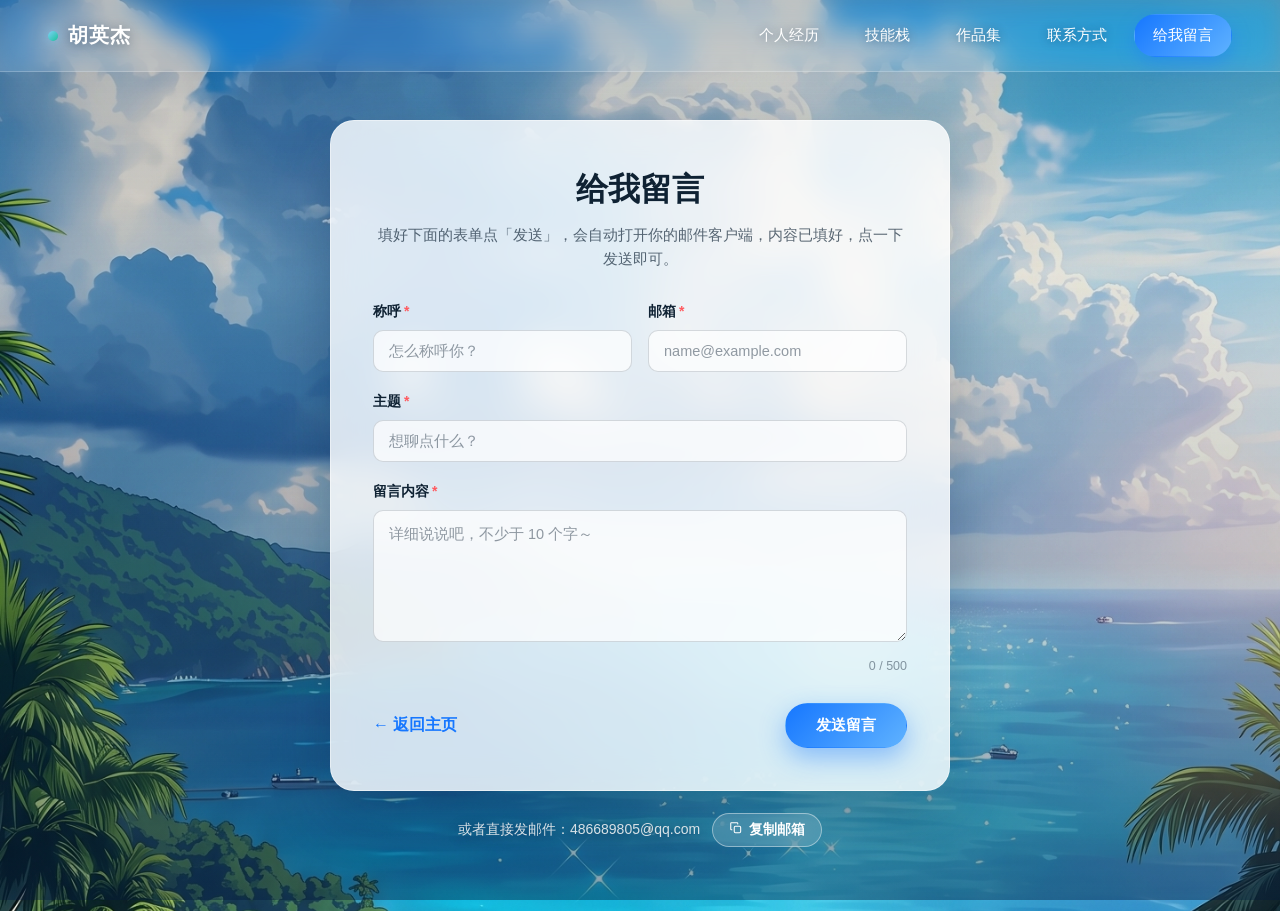
==== email.html @ ceaaa35a "为适应渲染规则，将static文件夹中的页面文件移至根目录下" ====
<!DOCTYPE html>
<html lang="zh">

<head>
    <meta charset="utf-8">
    <meta name="viewport" content="width=device-width, initial-scale=1">
    <title>给我留言 · 胡英杰</title>
    <meta name="description" content="给胡英杰留言，或直接发送邮件联系。">
    <link rel="icon" href="data:,">
    <link rel="stylesheet" href="css/index.css">
</head>

<body>
    <div class="bgOverlay" aria-hidden="true"></div>

    <!-- ============================ 顶部导航 ============================ -->
    <nav class="navigationBar" id="navigationBar">
        <a class="navBrand" href="index.html">胡英杰</a>

        <button class="navToggle" id="navToggle" type="button"
                aria-label="打开导航菜单" aria-expanded="false" aria-controls="navigationUl">
            <span></span><span></span><span></span>
        </button>

        <ul class="navigationUl" id="navigationUl">
            <li class="navigationLi">
                <a class="navigation" href="index.html#experience">个人经历</a>
            </li>
            <li class="navigationLi">
                <a class="navigation" href="index.html#skills">技能栈</a>
            </li>
            <li class="navigationLi">
                <a class="navigation" href="index.html#portfolio">作品集</a>
            </li>
            <li class="navigationLi">
                <a class="navigation" href="index.html#contact">联系方式</a>
            </li>
            <li class="navigationLi">
                <a class="navigation is-active" href="email.html">给我留言</a>
            </li>
        </ul>
    </nav>

    <!-- ============================ 留言表单 ============================ -->
    <main class="pageShell">
        <div class="formCard">
            <header class="formHead">
                <h1>给我留言</h1>
                <p>填好下面的表单点「发送」，会自动打开你的邮件客户端，内容已填好，点一下发送即可。</p>
            </header>

            <!-- 提交结果提示 -->
            <div class="formAlert" id="formAlert" role="status" aria-live="polite"></div>

            <!-- 本页无后端：提交由 js/email.js 拼装 mailto: 链接唤起邮件客户端 -->
            <form id="messageForm" novalidate>
                <div class="fieldRow">
                    <div class="field" id="fieldName">
                        <label for="inputName">称呼<span class="req">*</span></label>
                        <input type="text" id="inputName" name="name" maxlength="30"
                               placeholder="怎么称呼你？" autocomplete="name">
                        <p class="fieldError" id="errorName">请填写你的称呼</p>
                    </div>

                    <div class="field" id="fieldEmail">
                        <label for="inputEmail">邮箱<span class="req">*</span></label>
                        <input type="email" id="inputEmail" name="email" maxlength="80"
                               placeholder="name@example.com" autocomplete="email">
                        <p class="fieldError" id="errorEmail">请填写正确的邮箱地址</p>
                    </div>
                </div>

                <div class="field" id="fieldSubject">
                    <label for="inputSubject">主题<span class="req">*</span></label>
                    <input type="text" id="inputSubject" name="subject" maxlength="60"
                           placeholder="想聊点什么？">
                    <p class="fieldError" id="errorSubject">请填写主题</p>
                </div>

                <div class="field" id="fieldMessage">
                    <label for="inputMessage">留言内容<span class="req">*</span></label>
                    <textarea id="inputMessage" name="message" maxlength="500"
                              placeholder="详细说说吧，不少于 10 个字～"></textarea>
                    <p class="fieldError" id="errorMessage">留言内容不少于 10 个字</p>
                    <p class="charCount" id="charCount">0 / 500</p>
                </div>

                <div class="formFoot">
                    <a class="portfolioLink" href="index.html">← 返回主页</a>
                    <button class="btn btnPrimary" id="submitBtn" type="submit">发送留言</button>
                </div>
            </form>
        </div>

        <!-- 兜底：邮件客户端没弹出时，直接复制邮箱 -->
        <div class="backLinkRow">
            <a class="backLink" href="mailto:486689805@qq.com">或者直接发邮件：486689805@qq.com</a>
            <button class="copyChip" id="copyEmailBtn" type="button">
                <span aria-hidden="true">
                    <svg viewBox="0 0 24 24" fill="none" stroke="currentColor" stroke-width="1.8"
                         stroke-linecap="round" stroke-linejoin="round">
                        <rect x="9" y="9" width="11" height="11" rx="2"/>
                        <path d="M5 15H4a1 1 0 0 1-1-1V4a1 1 0 0 1 1-1h10a1 1 0 0 1 1 1v1"/>
                    </svg>
                </span>
                复制邮箱
            </button>
        </div>
    </main>

    <!-- 全局提示（复制成功等） -->
    <div class="toast" id="toast" role="status" aria-live="polite"></div>

    <!-- 内容数据源（提供收件邮箱等配置） -->
    <script src="js/data.js"></script>
    <script src="js/email.js"></script>
</body>

</html>
---- css/index.css ----
/* ==========================================================================
   个人网站 · 全局样式表
   --------------------------------------------------------------------------
   设计语言：海洋蓝主色 + 青绿点缀 + 玻璃拟态(Glassmorphism)
   版式结构：固定导航条 → Hero(头像) → 个人经历 → 技能栈 → 作品集 → 联系方式 → 页脚
   命名约定：类名使用小驼峰；元素 id 使用「模块-序号-字段」，如 portfolio-1-Title
   ========================================================================== */

/* --------------------------------------------------------------------------
   1. 设计令牌（Design Tokens）
   -------------------------------------------------------------------------- */
:root {
    /* —— 主色调：取自背景海岛图的海洋蓝与天空蓝 —— */
    --c-primary: #1677ff;
    --c-primary-dark: #0b4da2;
    --c-primary-light: #5fb2ff;
    --c-sky: #7fd0f7;
    /* —— 点缀色：取自背景植被与海面高光 —— */
    --c-accent: #18c39b;
    --c-accent-dark: #0e9b7a;
    --c-warn: #ff8a3d;
    --c-danger: #ff5a5f;

    /* —— 文本色 —— */
    --c-text: #0f2233;
    --c-text-soft: rgba(15, 34, 51, 0.68);
    --c-text-mute: rgba(15, 34, 51, 0.45);
    --c-on-image: #ffffff;

    /* —— 玻璃拟态 —— */
    --glass-strong: rgba(255, 255, 255, 0.82);
    --glass-mid: rgba(255, 255, 255, 0.62);
    --glass-weak: rgba(255, 255, 255, 0.14);
    --glass-border: rgba(255, 255, 255, 0.42);
    --glass-border-dark: rgba(255, 255, 255, 0.22);
    --blur: 14px;

    /* —— 尺寸与圆角 —— */
    --nav-h: 72px;
    --radius-sm: 10px;
    --radius: 16px;
    --radius-lg: 24px;
    --radius-pill: 999px;
    --maxw: 1080px;

    /* —— 阴影 —— */
    --shadow-sm: 0 4px 16px rgba(8, 32, 64, 0.10);
    --shadow: 0 10px 34px rgba(8, 32, 64, 0.16);
    --shadow-lg: 0 22px 60px rgba(8, 32, 64, 0.24);

    /* —— 动效 —— */
    --ease: cubic-bezier(0.22, 0.61, 0.36, 1);
    --dur: 0.32s;

    /* —— 兼容旧变量名 —— */
    --navigationDivHeight: var(--nav-h);
}

/* --------------------------------------------------------------------------
   2. 基础重置
   -------------------------------------------------------------------------- */
* {
    margin: 0;
    padding: 0;
    box-sizing: border-box;
}

html {
    scroll-behavior: smooth;
    scroll-padding-top: calc(var(--nav-h) + 16px);
}

body {
    min-height: 100vh;
    font-family: -apple-system, BlinkMacSystemFont, "SF Pro Display", "Segoe UI",
        Roboto, "PingFang SC", "Hiragino Sans GB", "Microsoft YaHei", sans-serif;
    color: var(--c-text);
    line-height: 1.65;
    -webkit-font-smoothing: antialiased;

    /* 全屏背景图（海岛蓝天），固定不随滚动移动 */
    background-image: url("../src/index.jpg");
    background-repeat: no-repeat;
    background-size: cover;
    background-position: center;
    background-attachment: fixed;
    background-color: #0a3d91;
}

/* 背景压暗遮罩：保证上层文字与玻璃卡片始终可读 */
.bgOverlay {
    position: fixed;
    inset: 0;
    z-index: -1;
    pointer-events: none;
    background:
        linear-gradient(180deg,
            rgba(4, 26, 58, 0.28) 0%,
            rgba(4, 26, 58, 0.10) 30%,
            rgba(4, 26, 58, 0.22) 70%,
            rgba(4, 26, 58, 0.42) 100%);
}

img {
    display: block;
    max-width: 100%;
}

a {
    color: inherit;
}

::selection {
    background: var(--c-primary);
    color: #fff;
}

/* 自定义滚动条 */
::-webkit-scrollbar {
    width: 10px;
}

::-webkit-scrollbar-track {
    background: rgba(4, 26, 58, 0.30);
}

::-webkit-scrollbar-thumb {
    background: rgba(255, 255, 255, 0.32);
    border-radius: var(--radius-pill);
    border: 2px solid transparent;
    background-clip: padding-box;
}

::-webkit-scrollbar-thumb:hover {
    background: rgba(255, 255, 255, 0.55);
    background-clip: padding-box;
}

/* --------------------------------------------------------------------------
   3. 顶部导航条
   -------------------------------------------------------------------------- */
.navigationBar {
    position: fixed;
    top: 0;
    left: 0;
    right: 0;
    z-index: 100;
    display: flex;
    align-items: center;
    gap: 16px;
    height: var(--nav-h);
    padding: 0 clamp(16px, 4vw, 48px);

    background: rgba(255, 255, 255, 0.10);
    backdrop-filter: blur(var(--blur)) saturate(150%);
    -webkit-backdrop-filter: blur(var(--blur)) saturate(150%);
    border-bottom: 1px solid var(--glass-border-dark);
    transition: background var(--dur) var(--ease), box-shadow var(--dur) var(--ease);
}

/* 页面滚动后导航条加重，增强层次 */
.navigationBar.is-scrolled {
    background: rgba(255, 255, 255, 0.78);
    box-shadow: var(--shadow-sm);
}

.navBrand {
    display: flex;
    align-items: center;
    gap: 10px;
    font-size: 20px;
    font-weight: 700;
    letter-spacing: 0.04em;
    color: var(--c-on-image);
    text-decoration: none;
    text-shadow: 0 2px 12px rgba(4, 26, 58, 0.45);
    transition: color var(--dur) var(--ease), text-shadow var(--dur) var(--ease);
    white-space: nowrap;
}

.navBrand::before {
    content: "";
    width: 10px;
    height: 10px;
    border-radius: 50%;
    background: linear-gradient(135deg, var(--c-sky), var(--c-accent));
    box-shadow: 0 0 12px rgba(127, 208, 247, 0.85);
}

.navigationBar.is-scrolled .navBrand {
    color: var(--c-text);
    text-shadow: none;
}

.navigationUl {
    display: flex;
    align-items: center;
    gap: 8px;
    list-style: none;
    margin-left: auto;
}

.navigationLi {
    display: flex;
}

a.navigation {
    position: relative;
    display: inline-flex;
    align-items: center;
    justify-content: center;
    padding: 8px 18px;
    border-radius: var(--radius-pill);

    font-size: 15px;
    font-weight: 500;
    color: var(--c-on-image);
    text-decoration: none;
    text-shadow: 0 1px 10px rgba(4, 26, 58, 0.45);

    border: 1px solid transparent;
    transition: background var(--dur) var(--ease), color var(--dur) var(--ease),
        border-color var(--dur) var(--ease), transform var(--dur) var(--ease),
        text-shadow var(--dur) var(--ease);
}

.navigationBar.is-scrolled a.navigation {
    color: var(--c-text-soft);
    text-shadow: none;
}

a.navigation:hover {
    background: var(--glass-weak);
    border-color: var(--glass-border);
    transform: translateY(-1px);
}

/* 当前所在区块高亮 */
a.navigation.is-active {
    background: linear-gradient(135deg, var(--c-primary), var(--c-primary-light));
    color: #fff !important;
    text-shadow: none;
    box-shadow: 0 6px 18px rgba(22, 119, 255, 0.40);
}

/* 移动端汉堡按钮（默认隐藏） */
.navToggle {
    display: none;
    flex-direction: column;
    justify-content: center;
    gap: 5px;
    width: 42px;
    height: 42px;
    margin-left: auto;
    padding: 0 10px;
    border: 1px solid var(--glass-border);
    border-radius: var(--radius-sm);
    background: var(--glass-weak);
    backdrop-filter: blur(8px);
    cursor: pointer;
}

.navToggle span {
    display: block;
    height: 2px;
    border-radius: 2px;
    background: var(--c-on-image);
    transition: transform var(--dur) var(--ease), opacity var(--dur) var(--ease);
}

.navigationBar.is-scrolled .navToggle span {
    background: var(--c-text);
}

.navToggle[aria-expanded="true"] span:nth-child(1) {
    transform: translateY(7px) rotate(45deg);
}

.navToggle[aria-expanded="true"] span:nth-child(2) {
    opacity: 0;
}

.navToggle[aria-expanded="true"] span:nth-child(3) {
    transform: translateY(-7px) rotate(-45deg);
}

/* --------------------------------------------------------------------------
   4. 通用布局容器与区块标题
   -------------------------------------------------------------------------- */
.container {
    width: 100%;
    max-width: var(--maxw);
    margin: 0 auto;
    padding: 0 clamp(16px, 4vw, 32px);
}

.section {
    padding: clamp(48px, 8vw, 88px) 0;
}

.sectionHead {
    text-align: center;
    margin-bottom: clamp(28px, 5vw, 48px);
}

.sectionKicker {
    display: inline-block;
    padding: 4px 14px;
    margin-bottom: 12px;
    border-radius: var(--radius-pill);
    font-size: 13px;
    font-weight: 600;
    letter-spacing: 0.12em;
    text-transform: uppercase;
    color: #fff;
    background: linear-gradient(135deg, var(--c-primary), var(--c-accent));
    box-shadow: 0 6px 18px rgba(22, 119, 255, 0.35);
}

.sectionTitle {
    font-size: clamp(26px, 4vw, 38px);
    font-weight: 800;
    color: var(--c-on-image);
    text-shadow: 0 3px 20px rgba(4, 26, 58, 0.50);
    letter-spacing: 0.01em;
}

.sectionSubtitle {
    margin-top: 10px;
    font-size: 15px;
    color: rgba(255, 255, 255, 0.88);
    text-shadow: 0 2px 12px rgba(4, 26, 58, 0.45);
}

/* 玻璃卡片基础样式 */
.glassCard {
    background: var(--glass-strong);
    backdrop-filter: blur(var(--blur)) saturate(140%);
    -webkit-backdrop-filter: blur(var(--blur)) saturate(140%);
    border: 1px solid var(--glass-border);
    border-radius: var(--radius-lg);
    box-shadow: var(--shadow);
}

/* --------------------------------------------------------------------------
   5. Hero 区（头像 + 简介）
   -------------------------------------------------------------------------- */
.hero {
    min-height: 100vh;
    display: flex;
    flex-direction: column;
    align-items: center;
    justify-content: center;
    text-align: center;
    padding: calc(var(--nav-h) + 40px) clamp(16px, 4vw, 32px) 60px;
}

.profilePhotoDiv {
    display: grid;
    place-items: center;
    margin-bottom: 26px;
}

.profilePhotoImg {
    width: 200px;
    height: 200px;
    border-radius: 50%;
    object-fit: cover;
    border: 4px solid rgba(255, 255, 255, 0.85);
    box-shadow: 0 18px 48px rgba(4, 26, 58, 0.42), 0 0 0 10px rgba(255, 255, 255, 0.12);
    animation: floaty 6s ease-in-out infinite;
}

@keyframes floaty {
    0%, 100% { transform: translateY(0); }
    50% { transform: translateY(-10px); }
}

.heroName {
    font-size: clamp(34px, 6vw, 56px);
    font-weight: 800;
    letter-spacing: 0.02em;
    color: var(--c-on-image);
    text-shadow: 0 4px 28px rgba(4, 26, 58, 0.55);
}

.heroRole {
    min-height: 1.6em;
    margin-top: 6px;
    font-size: clamp(16px, 2.4vw, 21px);
    font-weight: 600;
    color: var(--c-sky);
    text-shadow: 0 2px 16px rgba(4, 26, 58, 0.55);
}

/* 打字机光标 */
.heroRole .caret {
    display: inline-block;
    width: 2px;
    height: 1em;
    margin-left: 3px;
    vertical-align: -0.12em;
    background: var(--c-accent);
    animation: blink 1s step-end infinite;
}

@keyframes blink {
    50% { opacity: 0; }
}

.heroDesc {
    max-width: 620px;
    margin-top: 16px;
    font-size: 16px;
    color: rgba(255, 255, 255, 0.92);
    text-shadow: 0 2px 14px rgba(4, 26, 58, 0.50);
}

.heroActions {
    display: flex;
    flex-wrap: wrap;
    gap: 14px;
    justify-content: center;
    margin-top: 28px;
}

/* 按钮体系 */
.btn {
    display: inline-flex;
    align-items: center;
    gap: 8px;
    padding: 12px 26px;
    border: 1px solid transparent;
    border-radius: var(--radius-pill);
    font-size: 15px;
    font-weight: 600;
    font-family: inherit;
    text-decoration: none;
    cursor: pointer;
    transition: transform var(--dur) var(--ease), box-shadow var(--dur) var(--ease),
        background var(--dur) var(--ease), color var(--dur) var(--ease);
}

.btn:active {
    transform: scale(0.97);
}

.btnPrimary {
    background: linear-gradient(135deg, var(--c-primary), var(--c-primary-light));
    color: #fff;
    box-shadow: 0 10px 26px rgba(22, 119, 255, 0.42);
}

.btnPrimary:hover {
    transform: translateY(-2px);
    box-shadow: 0 16px 34px rgba(22, 119, 255, 0.55);
}

.btnGhost {
    background: var(--glass-weak);
    border-color: var(--glass-border);
    color: #fff;
    backdrop-filter: blur(10px);
}

.btnGhost:hover {
    background: rgba(255, 255, 255, 0.26);
    transform: translateY(-2px);
}

/* 社交/联系条 */
.personalContact {
    display: flex;
    flex-wrap: wrap;
    gap: 12px;
    justify-content: center;
    margin-top: 34px;
}

.personalContact a {
    display: inline-flex;
    align-items: center;
    gap: 8px;
    padding: 8px 18px;
    border-radius: var(--radius-pill);
    font-size: 14px;
    color: #fff;
    text-decoration: none;
    background: var(--glass-weak);
    border: 1px solid var(--glass-border);
    backdrop-filter: blur(10px);
    transition: background var(--dur) var(--ease), transform var(--dur) var(--ease);
}

.personalContact a:hover {
    background: rgba(255, 255, 255, 0.26);
    transform: translateY(-2px);
}

/* 向下滚动提示 */
.scrollHint {
    position: absolute;
    bottom: 26px;
    left: 50%;
    transform: translateX(-50%);
    width: 26px;
    height: 42px;
    border: 2px solid rgba(255, 255, 255, 0.55);
    border-radius: var(--radius-pill);
    cursor: pointer;
    background: transparent;
}

.scrollHint::after {
    content: "";
    position: absolute;
    top: 8px;
    left: 50%;
    width: 4px;
    height: 8px;
    margin-left: -2px;
    border-radius: 2px;
    background: rgba(255, 255, 255, 0.85);
    animation: scrollDot 1.8s var(--ease) infinite;
}

@keyframes scrollDot {
    0% { transform: translateY(0); opacity: 0; }
    35% { opacity: 1; }
    100% { transform: translateY(16px); opacity: 0; }
}

.hero {
    position: relative;
}

/* --------------------------------------------------------------------------
   6. 个人经历 · 时间轴
   -------------------------------------------------------------------------- */
.timeline {
    position: relative;
    max-width: 780px;
    margin: 0 auto;
    padding-left: 34px;
}

.timeline::before {
    content: "";
    position: absolute;
    top: 6px;
    bottom: 6px;
    left: 9px;
    width: 2px;
    background: linear-gradient(180deg,
        rgba(255, 255, 255, 0.75),
        rgba(255, 255, 255, 0.18));
    border-radius: 2px;
}

.timelineItem {
    position: relative;
    padding: 20px 22px;
    margin-bottom: 20px;
    background: var(--glass-strong);
    backdrop-filter: blur(var(--blur)) saturate(140%);
    -webkit-backdrop-filter: blur(var(--blur)) saturate(140%);
    border: 1px solid var(--glass-border);
    border-radius: var(--radius);
    box-shadow: var(--shadow-sm);
    transition: transform var(--dur) var(--ease), box-shadow var(--dur) var(--ease);
}

.timelineItem:hover {
    transform: translateX(6px);
    box-shadow: var(--shadow);
}

.timelineItem::before {
    content: "";
    position: absolute;
    top: 26px;
    left: -33px;
    width: 14px;
    height: 14px;
    border-radius: 50%;
    background: var(--c-primary);
    border: 3px solid rgba(255, 255, 255, 0.9);
    box-shadow: 0 0 0 4px rgba(22, 119, 255, 0.20);
}

.timelineDate {
    display: inline-block;
    font-size: 12.5px;
    font-weight: 700;
    letter-spacing: 0.06em;
    color: var(--c-primary);
    background: rgba(22, 119, 255, 0.12);
    padding: 3px 12px;
    border-radius: var(--radius-pill);
}

.timelineRole {
    margin-top: 10px;
    font-size: 18px;
    font-weight: 700;
    color: var(--c-text);
}

.timelineOrg {
    font-size: 14px;
    font-weight: 600;
    color: var(--c-accent-dark);
}

.timelineDesc {
    margin-top: 8px;
    font-size: 14.5px;
    color: var(--c-text-soft);
}

/* --------------------------------------------------------------------------
   7. 技能栈
   -------------------------------------------------------------------------- */
.skillGroups {
    display: grid;
    grid-template-columns: repeat(auto-fit, minmax(240px, 1fr));
    gap: 20px;
}

.skillCard {
    padding: 24px;
    background: var(--glass-strong);
    backdrop-filter: blur(var(--blur)) saturate(140%);
    -webkit-backdrop-filter: blur(var(--blur)) saturate(140%);
    border: 1px solid var(--glass-border);
    border-radius: var(--radius);
    box-shadow: var(--shadow-sm);
    transition: transform var(--dur) var(--ease), box-shadow var(--dur) var(--ease);
}

.skillCard:hover {
    transform: translateY(-6px);
    box-shadow: var(--shadow-lg);
}

.skillCardHead {
    display: flex;
    align-items: center;
    gap: 10px;
    margin-bottom: 16px;
    font-size: 16px;
    font-weight: 700;
    color: var(--c-text);
}

.skillIcon {
    display: grid;
    place-items: center;
    width: 34px;
    height: 34px;
    border-radius: var(--radius-sm);
    font-size: 17px;
    background: linear-gradient(135deg, var(--c-primary), var(--c-sky));
    color: #fff;
    box-shadow: 0 6px 16px rgba(22, 119, 255, 0.32);
}

.skillBar {
    margin-bottom: 14px;
}

.skillBar:last-child {
    margin-bottom: 0;
}

.skillBarTop {
    display: flex;
    justify-content: space-between;
    font-size: 13.5px;
    color: var(--c-text-soft);
    margin-bottom: 6px;
}

.skillTrack {
    height: 8px;
    border-radius: var(--radius-pill);
    background: rgba(15, 34, 51, 0.10);
    overflow: hidden;
}

.skillFill {
    height: 100%;
    width: 0;
    border-radius: var(--radius-pill);
    background: linear-gradient(90deg, var(--c-primary), var(--c-accent));
    transition: width 1.1s var(--ease);
}

/* --------------------------------------------------------------------------
   8. 作品集
   -------------------------------------------------------------------------- */
.portfolioParentDiv {
    display: grid;
    grid-template-columns: repeat(auto-fill, minmax(320px, 1fr));
    gap: 22px;
}

.portfolioSubDiv {
    position: relative;
    display: flex;
    flex-direction: column;
    padding: 26px;
    overflow: hidden;
    background: var(--glass-strong);
    backdrop-filter: blur(var(--blur)) saturate(140%);
    -webkit-backdrop-filter: blur(var(--blur)) saturate(140%);
    border: 1px solid var(--glass-border);
    border-radius: var(--radius-lg);
    box-shadow: var(--shadow-sm);
    transition: transform var(--dur) var(--ease), box-shadow var(--dur) var(--ease);
}

/* 顶部渐变高光条 */
.portfolioSubDiv::before {
    content: "";
    position: absolute;
    top: 0;
    left: 0;
    right: 0;
    height: 4px;
    background: linear-gradient(90deg, var(--c-primary), var(--c-sky), var(--c-accent));
    opacity: 0;
    transition: opacity var(--dur) var(--ease);
}

.portfolioSubDiv:hover {
    transform: translateY(-8px);
    box-shadow: var(--shadow-lg);
}

.portfolioSubDiv:hover::before {
    opacity: 1;
}

.portfolioTitle {
    font-size: 19px;
    font-weight: 700;
    line-height: 1.4;
}

.portfolioTitle a {
    color: var(--c-text);
    text-decoration: none;
    transition: color var(--dur) var(--ease);
}

.portfolioTitle a:hover {
    color: var(--c-primary);
}

.portfolioTechStack {
    display: flex;
    flex-wrap: wrap;
    gap: 7px;
    margin-top: 14px;
    font-size: 12.5px;
    font-weight: 600;
    color: var(--c-primary);
}

.portfolioTechStack span {
    padding: 3px 11px;
    border-radius: var(--radius-pill);
    background: rgba(22, 119, 255, 0.10);
    border: 1px solid rgba(22, 119, 255, 0.18);
}

.portfolioOverView {
    flex: 1;
    margin-top: 14px;
    font-size: 14.5px;
    color: var(--c-text-soft);
}

.portfolioMeta {
    display: flex;
    align-items: center;
    justify-content: space-between;
    gap: 12px;
    margin-top: 20px;
    padding-top: 16px;
    border-top: 1px solid rgba(15, 34, 51, 0.10);
    font-size: 13px;
    color: var(--c-text-mute);
}

.portfolioLink {
    display: inline-flex;
    align-items: center;
    gap: 6px;
    font-weight: 600;
    color: var(--c-primary);
    text-decoration: none;
    transition: gap var(--dur) var(--ease);
}

.portfolioLink:hover {
    gap: 10px;
}

/* 筛选标签 */
.filterBar {
    display: flex;
    flex-wrap: wrap;
    gap: 10px;
    justify-content: center;
    margin-bottom: 30px;
}

.filterChip {
    padding: 7px 18px;
    font-size: 14px;
    font-weight: 600;
    font-family: inherit;
    color: #fff;
    cursor: pointer;
    border: 1px solid var(--glass-border);
    border-radius: var(--radius-pill);
    background: var(--glass-weak);
    backdrop-filter: blur(10px);
    transition: background var(--dur) var(--ease), transform var(--dur) var(--ease);
}

.filterChip:hover {
    background: rgba(255, 255, 255, 0.26);
    transform: translateY(-2px);
}

.filterChip.is-active {
    background: linear-gradient(135deg, var(--c-primary), var(--c-primary-light));
    border-color: transparent;
    box-shadow: 0 8px 22px rgba(22, 119, 255, 0.42);
}

/* 空状态 / 加载骨架 */
.stateBox {
    grid-column: 1 / -1;
    padding: 56px 20px;
    text-align: center;
    color: var(--c-text-soft);
    background: var(--glass-mid);
    border: 1px dashed var(--glass-border);
    border-radius: var(--radius-lg);
    backdrop-filter: blur(8px);
}

.skeletonCard {
    height: 220px;
    border-radius: var(--radius-lg);
    background: linear-gradient(100deg,
        rgba(255, 255, 255, 0.55) 30%,
        rgba(255, 255, 255, 0.85) 50%,
        rgba(255, 255, 255, 0.55) 70%);
    background-size: 220% 100%;
    animation: shimmer 1.4s linear infinite;
}

@keyframes shimmer {
    from { background-position: 180% 0; }
    to { background-position: -60% 0; }
}

/* --------------------------------------------------------------------------
   9. 联系方式区
   -------------------------------------------------------------------------- */
.contactGrid {
    display: grid;
    grid-template-columns: repeat(auto-fit, minmax(220px, 1fr));
    gap: 18px;
    max-width: 860px;
    margin: 0 auto;
}

.contactCard {
    position: relative;
    display: flex;
    background: var(--glass-strong);
    backdrop-filter: blur(var(--blur)) saturate(140%);
    -webkit-backdrop-filter: blur(var(--blur)) saturate(140%);
    border: 1px solid var(--glass-border);
    border-radius: var(--radius);
    box-shadow: var(--shadow-sm);
    transition: transform var(--dur) var(--ease), box-shadow var(--dur) var(--ease);
}

/* 卡片内层链接：负责跳转并撑满整卡 */
.contactCardMain {
    display: flex;
    flex-direction: column;
    align-items: center;
    gap: 10px;
    width: 100%;
    padding: 28px 20px;
    text-align: center;
    text-decoration: none;
    color: var(--c-text);
    border-radius: inherit;
}

.contactCard:hover {
    transform: translateY(-6px);
    box-shadow: var(--shadow-lg);
}

/* 右上角「复制」按钮：默认淡出，悬停卡片时出现 */
.contactCopy {
    position: absolute;
    top: 10px;
    right: 10px;
    display: grid;
    place-items: center;
    width: 30px;
    height: 30px;
    padding: 0;
    color: var(--c-text-mute);
    cursor: pointer;
    border: 1px solid rgba(15, 34, 51, 0.10);
    border-radius: 50%;
    background: rgba(255, 255, 255, 0.72);
    opacity: 0;
    transition: opacity var(--dur) var(--ease), color var(--dur) var(--ease),
        background var(--dur) var(--ease);
}

.contactCopy svg {
    width: 15px;
    height: 15px;
}

.contactCard:hover .contactCopy,
.contactCopy:focus-visible {
    opacity: 1;
}

.contactCopy:hover {
    color: var(--c-primary);
    background: #fff;
}

/* 触屏设备没有 hover，复制按钮常驻显示 */
@media (hover: none) {
    .contactCopy {
        opacity: 1;
    }
}

.contactIcon {
    display: grid;
    place-items: center;
    width: 48px;
    height: 48px;
    border-radius: 50%;
    font-size: 22px;
    background: linear-gradient(135deg, var(--c-primary), var(--c-sky));
    color: #fff;
    box-shadow: 0 8px 20px rgba(22, 119, 255, 0.32);
}

.contactLabel {
    font-size: 13px;
    font-weight: 700;
    letter-spacing: 0.08em;
    text-transform: uppercase;
    color: var(--c-text-mute);
}

.contactValue {
    font-size: 15px;
    font-weight: 600;
    color: var(--c-primary-dark);
    word-break: break-all;
}

/* --------------------------------------------------------------------------
   10. 页脚
   -------------------------------------------------------------------------- */
.siteFooter {
    padding: 34px 16px 42px;
    text-align: center;
    font-size: 13.5px;
    color: rgba(255, 255, 255, 0.82);
    text-shadow: 0 2px 12px rgba(4, 26, 58, 0.45);
}

.siteFooter a {
    color: #fff;
    text-decoration: none;
    border-bottom: 1px solid rgba(255, 255, 255, 0.45);
}

/* --------------------------------------------------------------------------
   11. 返回顶部
   -------------------------------------------------------------------------- */
.backToTop {
    position: fixed;
    right: 24px;
    bottom: 24px;
    z-index: 90;
    display: grid;
    place-items: center;
    width: 46px;
    height: 46px;
    font-size: 20px;
    color: #fff;
    cursor: pointer;
    border: 1px solid var(--glass-border);
    border-radius: 50%;
    background: linear-gradient(135deg, var(--c-primary), var(--c-primary-light));
    box-shadow: 0 12px 28px rgba(22, 119, 255, 0.45);
    opacity: 0;
    visibility: hidden;
    transform: translateY(14px);
    /* 同 .navigationUl：visibility 用 0s 过渡 + 延迟，避免依赖特殊插值规则 */
    transition: opacity var(--dur) var(--ease), transform var(--dur) var(--ease),
        visibility 0s linear var(--dur);
}

.backToTop.is-visible {
    opacity: 1;
    visibility: visible;
    transform: translateY(0);
    transition: opacity var(--dur) var(--ease), transform var(--dur) var(--ease),
        visibility 0s linear 0s;
}

.backToTop:hover {
    transform: translateY(-4px);
}

/* --------------------------------------------------------------------------
   12. 滚动进场动画
   -------------------------------------------------------------------------- */
.reveal {
    opacity: 0;
    transform: translateY(28px);
    transition: opacity 0.7s var(--ease), transform 0.7s var(--ease);
}

.reveal.is-visible {
    opacity: 1;
    transform: none;
}

/* --------------------------------------------------------------------------
   13. 留言页（email.html）
   -------------------------------------------------------------------------- */
.pageShell {
    min-height: 100vh;
    display: flex;
    flex-direction: column;
    align-items: center;
    justify-content: center;
    padding: calc(var(--nav-h) + 48px) 16px 64px;
}

.formCard {
    width: 100%;
    max-width: 620px;
    padding: clamp(26px, 4vw, 42px);
    background: var(--glass-strong);
    backdrop-filter: blur(18px) saturate(140%);
    -webkit-backdrop-filter: blur(18px) saturate(140%);
    border: 1px solid var(--glass-border);
    border-radius: var(--radius-lg);
    box-shadow: var(--shadow-lg);
}

.formHead {
    text-align: center;
    margin-bottom: 28px;
}

.formHead h1 {
    font-size: clamp(24px, 4vw, 32px);
    font-weight: 800;
    color: var(--c-text);
}

.formHead p {
    margin-top: 8px;
    font-size: 14.5px;
    color: var(--c-text-soft);
}

.field {
    margin-bottom: 18px;
}

.field label {
    display: block;
    margin-bottom: 7px;
    font-size: 14px;
    font-weight: 600;
    color: var(--c-text);
}

.field label .req {
    color: var(--c-danger);
    margin-left: 3px;
}

.field input,
.field textarea,
.field select {
    width: 100%;
    padding: 12px 15px;
    font-size: 14.5px;
    font-family: inherit;
    color: var(--c-text);
    background: rgba(255, 255, 255, 0.72);
    border: 1px solid rgba(15, 34, 51, 0.16);
    border-radius: var(--radius-sm);
    outline: none;
    transition: border-color var(--dur) var(--ease), box-shadow var(--dur) var(--ease),
        background var(--dur) var(--ease);
}

.field textarea {
    min-height: 132px;
    resize: vertical;
    line-height: 1.6;
}

.field input::placeholder,
.field textarea::placeholder {
    color: var(--c-text-mute);
}

.field input:focus,
.field textarea:focus,
.field select:focus {
    background: #fff;
    border-color: var(--c-primary);
    box-shadow: 0 0 0 4px rgba(22, 119, 255, 0.16);
}

/* 校验失败态 */
.field.has-error input,
.field.has-error textarea {
    border-color: var(--c-danger);
    box-shadow: 0 0 0 4px rgba(255, 90, 95, 0.14);
}

.fieldError {
    display: none;
    margin-top: 6px;
    font-size: 12.5px;
    color: var(--c-danger);
}

.field.has-error .fieldError {
    display: block;
}

.fieldRow {
    display: grid;
    grid-template-columns: 1fr 1fr;
    gap: 16px;
}

.charCount {
    margin-top: 6px;
    font-size: 12.5px;
    text-align: right;
    color: var(--c-text-mute);
}

.charCount.is-warn {
    color: var(--c-warn);
}

.formFoot {
    display: flex;
    align-items: center;
    justify-content: space-between;
    gap: 14px;
    margin-top: 26px;
}

.formFoot .btn {
    padding: 12px 30px;
}

.btnPrimary[disabled] {
    opacity: 0.6;
    cursor: not-allowed;
    transform: none !important;
}

/* 提交结果提示条 */
.formAlert {
    display: none;
    align-items: center;
    gap: 10px;
    padding: 13px 16px;
    margin-bottom: 20px;
    font-size: 14px;
    border-radius: var(--radius-sm);
    border: 1px solid transparent;
}

.formAlert.is-show {
    display: flex;
}

.formAlert.is-success {
    color: #0b6b52;
    background: rgba(24, 195, 155, 0.14);
    border-color: rgba(24, 195, 155, 0.35);
}

.formAlert.is-error {
    color: #a3282c;
    background: rgba(255, 90, 95, 0.12);
    border-color: rgba(255, 90, 95, 0.32);
}

.backLink {
    display: inline-flex;
    align-items: center;
    gap: 6px;
    margin-top: 22px;
    font-size: 14px;
    color: rgba(255, 255, 255, 0.9);
    text-decoration: none;
    text-shadow: 0 2px 12px rgba(4, 26, 58, 0.45);
    transition: gap var(--dur) var(--ease);
}

.backLink:hover {
    gap: 10px;
}

/* --------------------------------------------------------------------------
   13.5 内联 SVG 图标尺寸
   -------------------------------------------------------------------------- */
.skillIcon svg {
    width: 18px;
    height: 18px;
}

.contactIcon svg {
    width: 22px;
    height: 22px;
}

.personalContact svg {
    width: 15px;
    height: 15px;
    flex-shrink: 0;
}

.portfolioLink svg {
    width: 14px;
    height: 14px;
}

/* --------------------------------------------------------------------------
   13.6 留言页底部：直接发邮件 + 复制邮箱
   -------------------------------------------------------------------------- */
.backLinkRow {
    display: flex;
    flex-wrap: wrap;
    align-items: center;
    justify-content: center;
    gap: 12px;
    margin-top: 22px;
}

.backLinkRow .backLink {
    margin-top: 0;
}

.copyChip {
    display: inline-flex;
    align-items: center;
    gap: 6px;
    padding: 7px 16px;
    font-size: 13.5px;
    font-weight: 600;
    font-family: inherit;
    color: #fff;
    cursor: pointer;
    border: 1px solid var(--glass-border);
    border-radius: var(--radius-pill);
    background: var(--glass-weak);
    backdrop-filter: blur(10px);
    -webkit-backdrop-filter: blur(10px);
    transition: background var(--dur) var(--ease), transform var(--dur) var(--ease);
}

.copyChip svg {
    width: 14px;
    height: 14px;
}

.copyChip:hover {
    background: rgba(255, 255, 255, 0.26);
    transform: translateY(-2px);
}

/* --------------------------------------------------------------------------
   13.7 全局提示 Toast
   -------------------------------------------------------------------------- */
.toast {
    position: fixed;
    left: 50%;
    bottom: 32px;
    z-index: 200;
    max-width: calc(100vw - 40px);
    padding: 12px 22px;
    overflow: hidden;
    font-size: 14px;
    font-weight: 600;
    color: #fff;
    white-space: nowrap;
    text-overflow: ellipsis;
    border-radius: var(--radius-pill);
    background: linear-gradient(135deg, var(--c-primary), var(--c-primary-light));
    box-shadow: 0 14px 34px rgba(22, 119, 255, 0.45);

    opacity: 0;
    visibility: hidden;
    transform: translate(-50%, 16px);
    /* visibility 用 0s + 延迟，避免依赖特殊插值规则 */
    transition: opacity var(--dur) var(--ease), transform var(--dur) var(--ease),
        visibility 0s linear var(--dur);
}

.toast.is-show {
    opacity: 1;
    visibility: visible;
    transform: translate(-50%, 0);
    transition: opacity var(--dur) var(--ease), transform var(--dur) var(--ease),
        visibility 0s linear 0s;
}

.toast.is-error {
    background: linear-gradient(135deg, #ff8a3d, #ff5a5f);
    box-shadow: 0 14px 34px rgba(255, 90, 95, 0.42);
}

/* --------------------------------------------------------------------------
   14. 响应式适配
   -------------------------------------------------------------------------- */
@media (max-width: 820px) {
    .navToggle {
        display: flex;
    }

    .navigationUl {
        position: absolute;
        top: var(--nav-h);
        left: 12px;
        right: 12px;
        flex-direction: column;
        gap: 6px;
        padding: 12px;
        margin-left: 0;

        background: rgba(255, 255, 255, 0.92);
        backdrop-filter: blur(18px);
        border: 1px solid var(--glass-border);
        border-radius: var(--radius);

        opacity: 0;
        visibility: hidden;
        transform: translateY(-12px);
        /* visibility 不参与时长过渡，改为延迟切换：
           关闭时等淡出播完再隐藏，打开时立即可见（0s 延迟） */
        transition: opacity var(--dur) var(--ease), transform var(--dur) var(--ease),
            visibility 0s linear var(--dur);
    }

    .navigationUl.is-open {
        opacity: 1;
        visibility: visible;
        transform: translateY(0);
        transition: opacity var(--dur) var(--ease), transform var(--dur) var(--ease),
            visibility 0s linear 0s;
    }

    .navigationLi {
        width: 100%;
    }

    a.navigation {
        width: 100%;
        padding: 12px;
        color: var(--c-text) !important;
        text-shadow: none;
    }

    .fieldRow {
        grid-template-columns: 1fr;
    }

    .portfolioParentDiv {
        grid-template-columns: 1fr;
    }
}

@media (max-width: 520px) {
    .profilePhotoImg {
        width: 156px;
        height: 156px;
    }

    .heroActions {
        flex-direction: column;
        width: 100%;
    }

    .heroActions .btn {
        justify-content: center;
        width: 100%;
    }

    .formFoot {
        flex-direction: column-reverse;
    }

    .formFoot .btn {
        width: 100%;
        justify-content: center;
    }
}

/* --------------------------------------------------------------------------
   15. 无障碍 / 动效降级
   -------------------------------------------------------------------------- */
:focus-visible {
    outline: 2px solid var(--c-primary);
    outline-offset: 2px;
}

@media (prefers-reduced-motion: reduce) {
    *,
    *::before,
    *::after {
        animation-duration: 0.01ms !important;
        animation-iteration-count: 1 !important;
        transition-duration: 0.01ms !important;
        scroll-behavior: auto !important;
    }
}
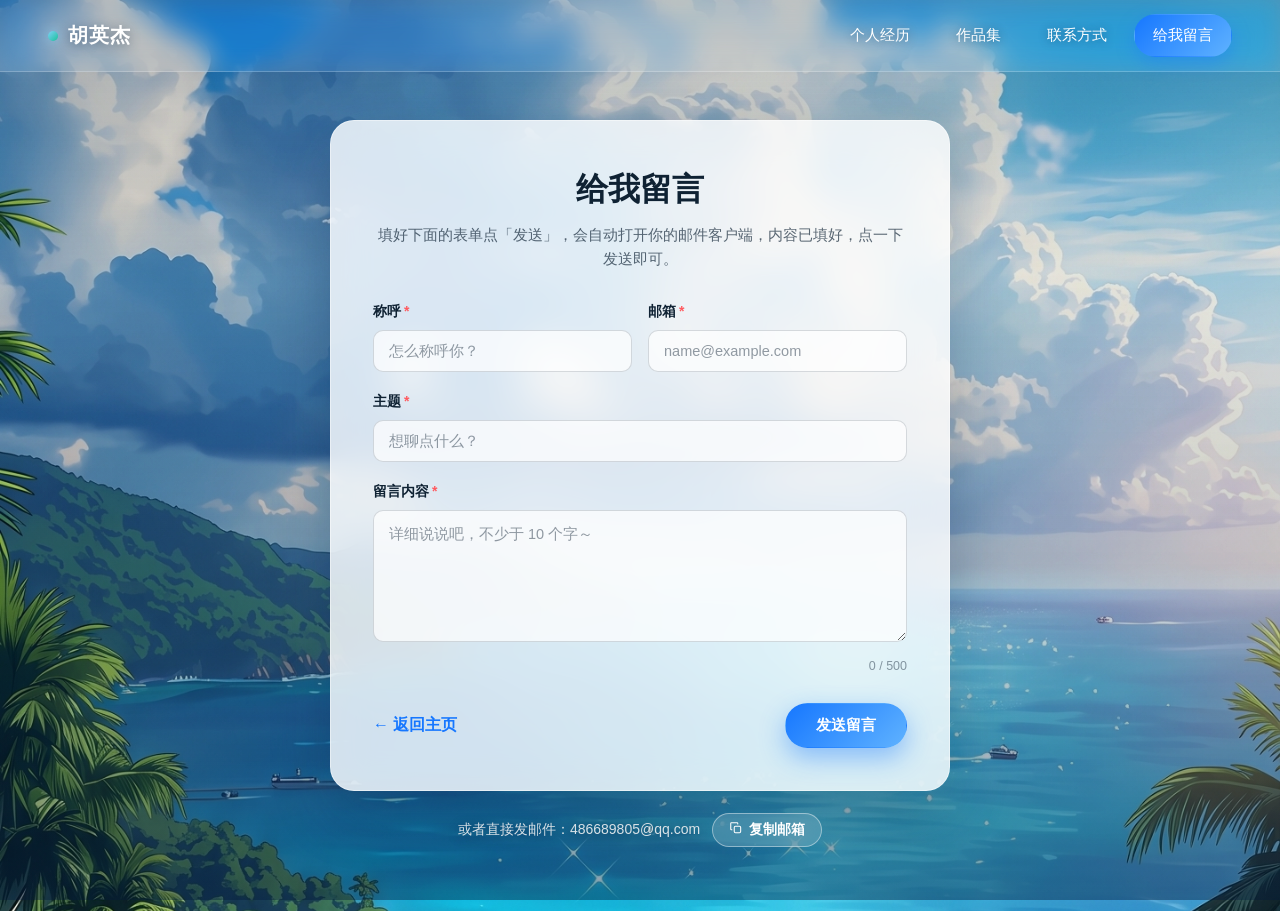
==== commit f4b47312: "移除首页技能栈区块，仅保留个人信息/经历/作品/联系方式 - index.html: 删除导航「技能栈」项与 <section id="skills"> 整段 - email.html: 删除指向 i" ====
--- a/email.html
+++ b/email.html
@@ -25,9 +25,6 @@
         <ul class="navigationUl" id="navigationUl">
             <li class="navigationLi">
                 <a class="navigation" href="index.html#experience">个人经历</a>
-            </li>
-            <li class="navigationLi">
-                <a class="navigation" href="index.html#skills">技能栈</a>
             </li>
             <li class="navigationLi">
                 <a class="navigation" href="index.html#portfolio">作品集</a>
--- a/css/index.css
+++ b/css/index.css
@@ -2,7 +2,7 @@
    个人网站 · 全局样式表
    --------------------------------------------------------------------------
    设计语言：海洋蓝主色 + 青绿点缀 + 玻璃拟态(Glassmorphism)
-   版式结构：固定导航条 → Hero(头像) → 个人经历 → 技能栈 → 作品集 → 联系方式 → 页脚
+   版式结构：固定导航条 → Hero(头像) → 个人经历 → 作品集 → 联系方式 → 页脚
    命名约定：类名使用小驼峰；元素 id 使用「模块-序号-字段」，如 portfolio-1-Title
    ========================================================================== */
 
@@ -619,85 +619,7 @@
 }
 
 /* --------------------------------------------------------------------------
-   7. 技能栈
-   -------------------------------------------------------------------------- */
-.skillGroups {
-    display: grid;
-    grid-template-columns: repeat(auto-fit, minmax(240px, 1fr));
-    gap: 20px;
-}
-
-.skillCard {
-    padding: 24px;
-    background: var(--glass-strong);
-    backdrop-filter: blur(var(--blur)) saturate(140%);
-    -webkit-backdrop-filter: blur(var(--blur)) saturate(140%);
-    border: 1px solid var(--glass-border);
-    border-radius: var(--radius);
-    box-shadow: var(--shadow-sm);
-    transition: transform var(--dur) var(--ease), box-shadow var(--dur) var(--ease);
-}
-
-.skillCard:hover {
-    transform: translateY(-6px);
-    box-shadow: var(--shadow-lg);
-}
-
-.skillCardHead {
-    display: flex;
-    align-items: center;
-    gap: 10px;
-    margin-bottom: 16px;
-    font-size: 16px;
-    font-weight: 700;
-    color: var(--c-text);
-}
-
-.skillIcon {
-    display: grid;
-    place-items: center;
-    width: 34px;
-    height: 34px;
-    border-radius: var(--radius-sm);
-    font-size: 17px;
-    background: linear-gradient(135deg, var(--c-primary), var(--c-sky));
-    color: #fff;
-    box-shadow: 0 6px 16px rgba(22, 119, 255, 0.32);
-}
-
-.skillBar {
-    margin-bottom: 14px;
-}
-
-.skillBar:last-child {
-    margin-bottom: 0;
-}
-
-.skillBarTop {
-    display: flex;
-    justify-content: space-between;
-    font-size: 13.5px;
-    color: var(--c-text-soft);
-    margin-bottom: 6px;
-}
-
-.skillTrack {
-    height: 8px;
-    border-radius: var(--radius-pill);
-    background: rgba(15, 34, 51, 0.10);
-    overflow: hidden;
-}
-
-.skillFill {
-    height: 100%;
-    width: 0;
-    border-radius: var(--radius-pill);
-    background: linear-gradient(90deg, var(--c-primary), var(--c-accent));
-    transition: width 1.1s var(--ease);
-}
-
-/* --------------------------------------------------------------------------
-   8. 作品集
+   7. 作品集
    -------------------------------------------------------------------------- */
 .portfolioParentDiv {
     display: grid;
@@ -871,7 +793,7 @@
 }
 
 /* --------------------------------------------------------------------------
-   9. 联系方式区
+   8. 联系方式区
    -------------------------------------------------------------------------- */
 .contactGrid {
     display: grid;
@@ -982,7 +904,7 @@
 }
 
 /* --------------------------------------------------------------------------
-   10. 页脚
+   9. 页脚
    -------------------------------------------------------------------------- */
 .siteFooter {
     padding: 34px 16px 42px;
@@ -999,7 +921,7 @@
 }
 
 /* --------------------------------------------------------------------------
-   11. 返回顶部
+   10. 返回顶部
    -------------------------------------------------------------------------- */
 .backToTop {
     position: fixed;
@@ -1038,7 +960,7 @@
 }
 
 /* --------------------------------------------------------------------------
-   12. 滚动进场动画
+   11. 滚动进场动画
    -------------------------------------------------------------------------- */
 .reveal {
     opacity: 0;
@@ -1052,7 +974,7 @@
 }
 
 /* --------------------------------------------------------------------------
-   13. 留言页（email.html）
+   12. 留言页（email.html）
    -------------------------------------------------------------------------- */
 .pageShell {
     min-height: 100vh;
@@ -1241,14 +1163,9 @@
     gap: 10px;
 }
 
-/* --------------------------------------------------------------------------
-   13.5 内联 SVG 图标尺寸
-   -------------------------------------------------------------------------- */
-.skillIcon svg {
-    width: 18px;
-    height: 18px;
-}
-
+/*    --------------------------------------------------------------------------
+   12.5 内联 SVG 图标尺寸
+   -------------------------------------------------------------------------- */
 .contactIcon svg {
     width: 22px;
     height: 22px;
@@ -1265,8 +1182,8 @@
     height: 14px;
 }
 
-/* --------------------------------------------------------------------------
-   13.6 留言页底部：直接发邮件 + 复制邮箱
+/*    --------------------------------------------------------------------------
+   12.6 留言页底部：直接发邮件 + 复制邮箱
    -------------------------------------------------------------------------- */
 .backLinkRow {
     display: flex;
@@ -1309,8 +1226,8 @@
     transform: translateY(-2px);
 }
 
-/* --------------------------------------------------------------------------
-   13.7 全局提示 Toast
+/*    --------------------------------------------------------------------------
+   12.7 全局提示 Toast
    -------------------------------------------------------------------------- */
 .toast {
     position: fixed;
@@ -1351,7 +1268,7 @@
 }
 
 /* --------------------------------------------------------------------------
-   14. 响应式适配
+   13. 响应式适配
    -------------------------------------------------------------------------- */
 @media (max-width: 820px) {
     .navToggle {
@@ -1437,7 +1354,7 @@
 }
 
 /* --------------------------------------------------------------------------
-   15. 无障碍 / 动效降级
+   14. 无障碍 / 动效降级
    -------------------------------------------------------------------------- */
 :focus-visible {
     outline: 2px solid var(--c-primary);
